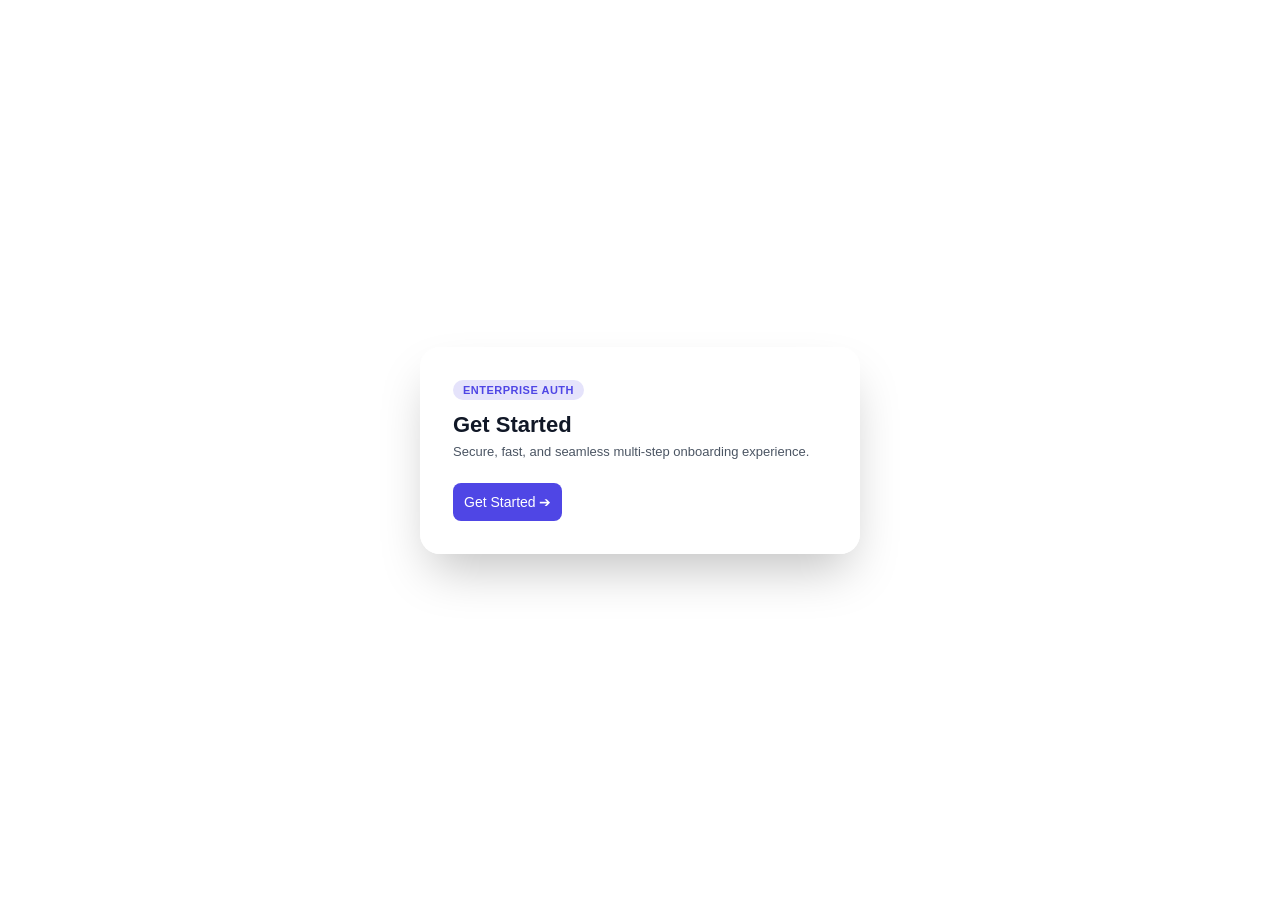
==== task/index.html @ 09dfb855 "task files added with readme file" ====
<!DOCTYPE html>
<html lang="en">
<head>
    <meta charset="UTF-8">
    <meta name="viewport" content="width=device-width, initial-scale=1.0">
    <title>Signup Wizard | Frontend Engineering Assessment</title>
    <link rel="stylesheet" href="../CSS/styles.css">
</head>
<body>

    <main class="app-viewport">
        <!-- Global Toast / Banner Notification Layer -->
        <aside id="toastBanner" class="toast-banner hidden" role="alert" aria-live="polite"></aside>

        <!-- Container Card mimicking Mobile App / Modern Web View -->
        <section class="wizard-card">
            
            <!-- STEP 0: LANDING / WELCOME -->
            <div id="screen-welcome" class="wizard-screen active">
                <div class="brand-badge">Enterprise Auth</div>
                <h1>Get Started</h1>
                <p class="subtitle">Secure, fast, and seamless multi-step onboarding experience.</p>
                <button type="button" class="btn btn-primary" onclick="WizardApp.navigateTo('screen-terms')">
                    Get Started ➔
                </button>
            </div>

            <!-- STEP 0.5: TERMS & CONDITIONS -->
            <div id="screen-terms" class="wizard-screen">
                <h2>Terms & Conditions</h2>
                <p class="subtitle">Please review our usage agreement.</p>
                
                <div class="terms-container" tabindex="0">
                    <p><strong>1. Data Protection:</strong> We encrypt and secure your data under industrial compliance protocols.</p>
                    <p><strong>2. Account Security:</strong> You are responsible for keeping your credentials confidential.</p>
                    <p><strong>3. Age & Compliance:</strong> Accurate profile data is mandatory. Users under 18 must have supervisory consent.</p>
                </div>

                <div class="checkbox-wrapper">
                    <input type="checkbox" id="termsCheckbox" onchange="WizardApp.handleTermsToggle()">
                    <label for="termsCheckbox">I agree to the Terms and Conditions</label>
                </div>

                <div class="btn-group">
                    <button type="button" class="btn btn-secondary" onclick="WizardApp.navigateTo('screen-welcome')">Back</button>
                    <button type="button" id="termsNextBtn" class="btn btn-primary" disabled onclick="WizardApp.navigateTo('screen-step1')">Continue</button>
                </div>
            </div>

            <!-- STEP 1: CREDENTIALS (EMAIL & PASSWORD) -->
            <div id="screen-step1" class="wizard-screen">
                <h2>Account Credentials</h2>
                <p class="subtitle">Step 1 of 4: Setup your login details.</p>

                <div class="form-control">
                    <label for="email">Email Address</label>
                    <input type="email" id="email" placeholder="name@company.com" autocomplete="email" oninput="WizardApp.validateStep1()">
                    <span id="emailError" class="error-msg"></span>
                </div>

                <div class="form-control">
                    <label for="password">Password</label>
                    <input type="password" id="password" placeholder="Min. 8 characters" autocomplete="new-password" oninput="WizardApp.validateStep1()">
                    <span id="passwordError" class="error-msg"></span>
                </div>

                <div class="btn-group">
                    <button type="button" class="btn btn-secondary" onclick="WizardApp.navigateTo('screen-terms')">Back</button>
                    <button type="button" id="step1NextBtn" class="btn btn-primary" disabled onclick="WizardApp.navigateTo('screen-step2')">Next</button>
                </div>
            </div>

            <!-- STEP 2: PROFILE DETAILS & AGE VALIDATION EDGE-CASE -->
            <div id="screen-step2" class="wizard-screen">
                <h2>Personal Information</h2>
                <p class="subtitle">Step 2 of 4: Tell us who you are.</p>

                <div class="form-control">
                    <label for="fullName">Full Name</label>
                    <input type="text" id="fullName" placeholder="e.g. Alex Morgan" oninput="WizardApp.validateStep2()">
                    <span id="nameError" class="error-msg"></span>
                </div>

                <div class="form-control">
                    <label for="age">Age</label>
                    <input type="number" id="age" placeholder="Enter your age" min="1" max="120" oninput="WizardApp.validateStep2()">
                    <span id="ageError" class="error-msg"></span>
                    <span id="ageWarning" class="warning-msg hidden">⚠️ Minor account detected. Parental consent advised.</span>
                </div>

                <div class="btn-group">
                    <button type="button" class="btn btn-secondary" onclick="WizardApp.navigateTo('screen-step1')">Back</button>
                    <button type="button" id="step2NextBtn" class="btn btn-primary" disabled onclick="WizardApp.navigateTo('screen-step3')">Next</button>
                </div>
            </div>

            <!-- STEP 3: PREFERENCES & DYNAMIC CROSS-FIELD DEPENDENCY -->
            <div id="screen-step3" class="wizard-screen">
                <h2>Preferences & Location</h2>
                <p class="subtitle">Step 3 of 4: Customize your profile.</p>

                <div class="form-control">
                    <label for="pronouns">Pronouns</label>
                    <select id="pronouns">
                        <option value="">Select Pronouns</option>
                        <option value="He/Him">He/Him</option>
                        <option value="She/Her">She/Her</option>
                        <option value="They/Them">They/Them</option>
                        <option value="Prefer not to say">Prefer not to say</option>
                    </select>
                </div>

                <div class="form-control">
                    <label for="stateSelect">State / Region</label>
                    <select id="stateSelect" onchange="WizardApp.handleStateChange()">
                        <option value="">Select State</option>
                        <option value="Delhi">Delhi NCR</option>
                        <option value="Maharashtra">Maharashtra</option>
                        <option value="Karnataka">Karnataka</option>
                    </select>
                </div>

                <div class="form-control">
                    <label for="citySelect">City</label>
                    <select id="citySelect" disabled>
                        <option value="">Select State First</option>
                    </select>
                </div>

                <div class="btn-group">
                    <button type="button" class="btn btn-secondary" onclick="WizardApp.navigateTo('screen-step2')">Back</button>
                    <button type="button" class="btn btn-primary" onclick="WizardApp.prepareReview()">Review</button>
                </div>
            </div>

            <!-- STEP 4: REVIEW & LOADING STATE SUBMISSION -->
            <div id="screen-step4" class="wizard-screen">
                <h2>Review Summary</h2>
                <p class="subtitle">Step 4 of 4: Confirm your details.</p>

                <div id="summaryCard" class="summary-box">
                    <!-- Dynamic state injection -->
                </div>

                <div class="btn-group">
                    <button type="button" class="btn btn-secondary" onclick="WizardApp.navigateTo('screen-step3')">Back</button>
                    <button type="button" id="submitBtn" class="btn btn-primary" onclick="WizardApp.submitForm()">
                        <span id="submitText">Complete Signup</span>
                        <span id="spinner" class="spinner hidden"></span>
                    </button>
                </div>
            </div>

            <!-- SUCCESS CONFIRMATION SCREEN -->
            <div id="screen-success" class="wizard-screen text-center">
                <div class="success-icon" aria-hidden="true">🎉</div>
                <h2>You're All Set!</h2>
                <p class="subtitle">Your profile has been registered successfully.</p>
                <button type="button" class="btn btn-primary" onclick="location.reload()">Start Over</button>
            </div>

        </section>
    </main>

    <script src="../JS/script.js"></script>
</body>
</html>
---- CSS/styles.css ----
:root {
    --primary: #4f46e5;
    --primary-hover: #4338ca;
    --primary-disabled: #a5b4fc;
    --card-bg: rgba(255, 255, 255, 0.45); /* Highly transparent glass effect */
    --text-main: #111827;
    --text-muted: #4b5563;
    --border: rgba(255, 255, 255, 0.8);
    --error: #dc2626;
    --warning: #d97706;
    --radius: 20px;
}

* {
    box-sizing: border-box;
    margin: 0;
    padding: 0;
    font-family: 'Poppins', sans-serif;
}

/* BACKGROUND WITH YOUR CUSTOM IMAGE */
body {
    background: url('https://plus.unsplash.com/premium_photo-1661265944327-0b98048a5b46?w=600&auto=format&fit=crop&q=60&ixlib=rb-4.1.0&ixid=M3wxMjA3fDB8MHxwaG90by1yZWxhdGVkfDc2fHx8ZW58MHx8fHx8') no-repeat center center fixed;
    background-size: cover;
    color: var(--text-main);
    min-height: 100vh;
    display: flex;
    justify-content: center;
    align-items: center;
    padding: 16px;
    overflow-x: hidden;
}

.app-viewport {
    width: 100%;
    max-width: 440px;
    position: relative;
}

/* POP-OUT GLASSMORPHISM CARD WITH HEAVY BLUR */
.wizard-card {
    background: var(--card-bg);
    backdrop-filter: blur(22px);
    -webkit-backdrop-filter: blur(22px);
    border: 1px solid var(--border);
    border-radius: var(--radius);
    box-shadow: 0 25px 50px -12px rgba(0, 0, 0, 0.25), 0 0 0 1px rgba(255, 255, 255, 0.3) inset;
    padding: 32px;
    position: relative;
    overflow: hidden;
}

.wizard-screen {
    display: none;
    animation: fadeIn 0.3s cubic-bezier(0.16, 1, 0.3, 1) forwards;
}

.wizard-screen.active {
    display: block;
}

@keyframes fadeIn {
    from { opacity: 0; transform: translateY(10px); }
    to { opacity: 1; transform: translateY(0); }
}

.brand-badge {
    display: inline-block;
    background: rgba(79, 70, 229, 0.15);
    color: var(--primary);
    font-size: 11px;
    font-weight: 600;
    padding: 4px 10px;
    border-radius: 20px;
    text-transform: uppercase;
    letter-spacing: 0.5px;
    margin-bottom: 12px;
}

h1, h2 {
    font-size: 22px;
    font-weight: 600;
    color: var(--text-main);
    margin-bottom: 6px;
}

.subtitle {
    font-size: 13px;
    color: var(--text-muted);
    margin-bottom: 24px;
}

.form-control {
    margin-bottom: 16px;
    text-align: left;
}

.form-control label {
    display: block;
    font-size: 12px;
    font-weight: 500;
    color: #1f2937;
    margin-bottom: 6px;
}

input[type="email"],
input[type="password"],
input[type="text"],
input[type="number"],
select {
    width: 100%;
    padding: 10px 14px;
    background: rgba(255, 255, 255, 0.75);
    border: 1px solid rgba(209, 213, 219, 0.8);
    border-radius: 8px;
    font-size: 14px;
    outline: none;
    transition: border-color 0.2s, box-shadow 0.2s, background 0.2s;
}

input:focus, select:focus {
    background: rgba(255, 255, 255, 0.95);
    border-color: var(--primary);
    box-shadow: 0 0 0 3px rgba(79, 70, 229, 0.2);
}

.error-msg {
    display: block;
    color: var(--error);
    font-size: 11px;
    margin-top: 4px;
    font-weight: 500;
}

.warning-msg {
    display: block;
    color: var(--warning);
    font-size: 11px;
    margin-top: 4px;
    font-weight: 500;
}

.warning-msg.hidden, .toast-banner.hidden, .spinner.hidden {
    display: none;
}

.terms-container {
    background: rgba(255, 255, 255, 0.5);
    border: 1px solid rgba(229, 231, 235, 0.8);
    border-radius: 8px;
    padding: 12px;
    height: 110px;
    overflow-y: auto;
    font-size: 12px;
    color: #374151;
    margin-bottom: 16px;
    text-align: left;
}

.checkbox-wrapper {
    display: flex;
    align-items: center;
    gap: 8px;
    font-size: 13px;
    color: #1f2937;
    margin-bottom: 24px;
}

.btn-group {
    display: flex;
    gap: 10px;
    margin-top: 24px;
}

.btn {
    flex: 1;
    padding: 11px;
    border-radius: 8px;
    font-size: 14px;
    font-weight: 500;
    cursor: pointer;
    border: none;
    transition: transform 0.1s, background 0.2s;
}

.btn:active {
    transform: scale(0.98);
}

.btn-primary {
    background: var(--primary);
    color: white;
}

.btn-primary:hover:not(:disabled) {
    background: var(--primary-hover);
}

.btn-primary:disabled {
    background: var(--primary-disabled);
    cursor: not-allowed;
}

.btn-secondary {
    background: rgba(243, 244, 246, 0.7);
    color: #1f2937;
    border: 1px solid rgba(209, 213, 219, 0.6);
}

.btn-secondary:hover {
    background: rgba(229, 231, 235, 0.9);
}

.summary-box {
    background: rgba(255, 255, 255, 0.5);
    border: 1px solid rgba(229, 231, 235, 0.8);
    border-radius: 8px;
    padding: 16px;
    text-align: left;
    font-size: 13px;
}

.summary-box p {
    margin-bottom: 6px;
}

.toast-banner {
    position: absolute;
    top: -45px;
    left: 0;
    right: 0;
    background: rgba(254, 226, 226, 0.9);
    color: #991b1b;
    padding: 8px;
    border-radius: 8px;
    font-size: 12px;
    text-align: center;
    font-weight: 500;
    backdrop-filter: blur(8px);
}

.spinner {
    display: inline-block;
    width: 14px;
    height: 14px;
    border: 2px solid #ffffff;
    border-top: 2px solid transparent;
    border-radius: 50%;
    animation: spin 0.6s linear infinite;
    vertical-align: middle;
    margin-left: 6px;
}

@keyframes spin {
    to { transform: rotate(360deg); }
}

.text-center { text-align: center; }
.success-icon { font-size: 42px; margin-bottom: 12px; }
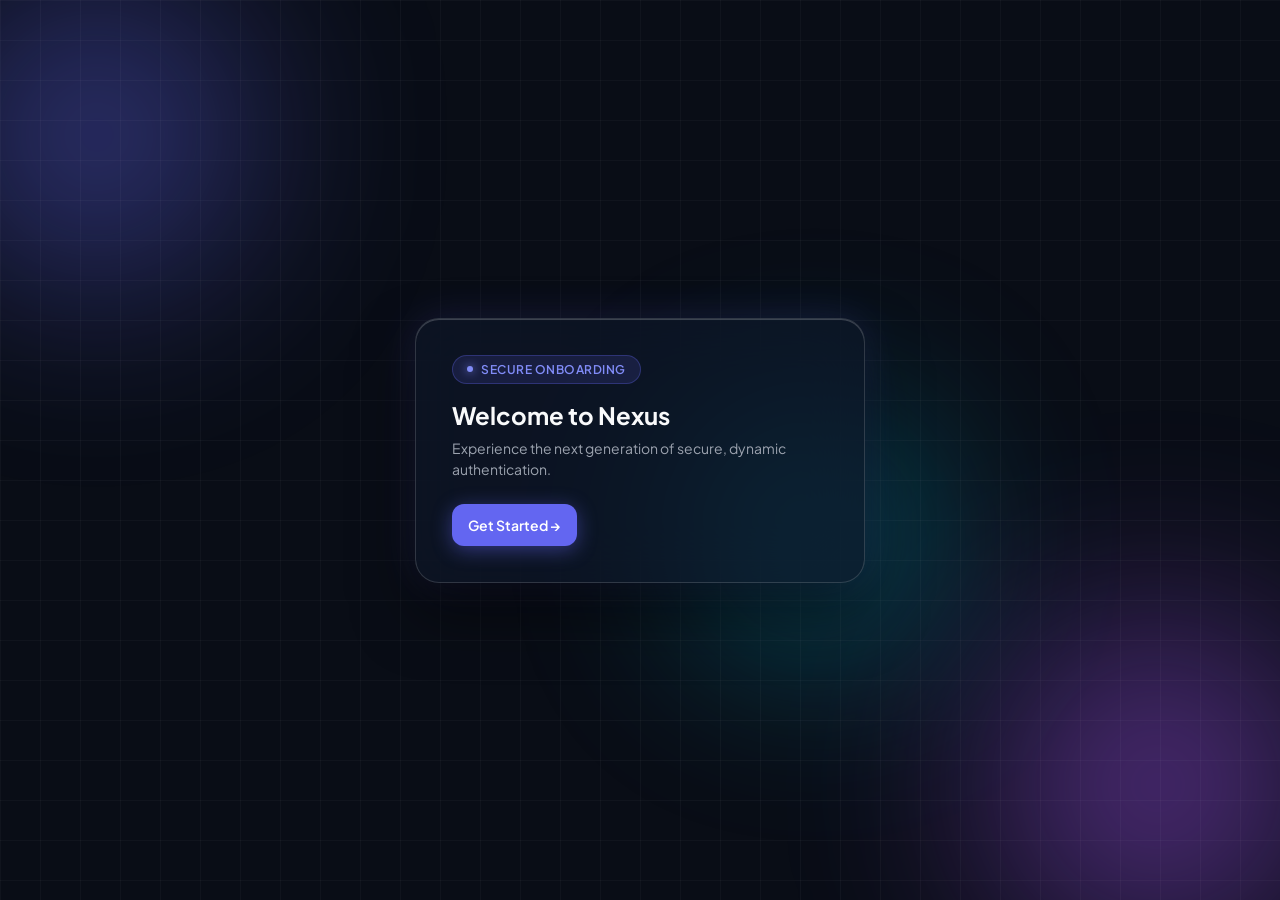
==== commit d0502c96: "files updated with new styling" ====
--- a/task/index.html
+++ b/task/index.html
@@ -3,37 +3,50 @@
 <head>
     <meta charset="UTF-8">
     <meta name="viewport" content="width=device-width, initial-scale=1.0">
-    <title>Signup Wizard | Frontend Engineering Assessment</title>
+    <title>NexusAuth | Dynamic Onboarding Experience</title>
+    <!-- Google Fonts for Modern Typography -->
+    <link href="https://fonts.googleapis.com/css2?family=Plus+Jakarta+Sans:wght@400;500;600;700&display=swap" rel="stylesheet">
     <link rel="stylesheet" href="../CSS/styles.css">
 </head>
 <body>
+
+    <!-- DYNAMIC ANIMATED BACKGROUND CANVAS / MESH LAYER -->
+    <div class="bg-gradient-mesh">
+        <div class="orb orb-1"></div>
+        <div class="orb orb-2"></div>
+        <div class="orb orb-3"></div>
+        <div class="grid-overlay"></div>
+    </div>
 
     <main class="app-viewport">
         <!-- Global Toast / Banner Notification Layer -->
         <aside id="toastBanner" class="toast-banner hidden" role="alert" aria-live="polite"></aside>
 
-        <!-- Container Card mimicking Mobile App / Modern Web View -->
+        <!-- Container Card with Enhanced Glassmorphism & Neon Glow -->
         <section class="wizard-card">
             
             <!-- STEP 0: LANDING / WELCOME -->
             <div id="screen-welcome" class="wizard-screen active">
-                <div class="brand-badge">Enterprise Auth</div>
-                <h1>Get Started</h1>
-                <p class="subtitle">Secure, fast, and seamless multi-step onboarding experience.</p>
-                <button type="button" class="btn btn-primary" onclick="WizardApp.navigateTo('screen-terms')">
-                    Get Started ➔
+                <div class="brand-badge">
+                    <span class="pulse-dot"></span> Secure Onboarding
+                </div>
+                <h1>Welcome to Nexus</h1>
+                <p class="subtitle">Experience the next generation of secure, dynamic authentication.</p>
+                <button type="button" class="btn btn-primary btn-glow" onclick="WizardApp.navigateTo('screen-terms')">
+                    Get Started <span>&rarr;</span>
                 </button>
             </div>
 
             <!-- STEP 0.5: TERMS & CONDITIONS -->
             <div id="screen-terms" class="wizard-screen">
+                <div class="step-indicator">Step 0.5 of 4</div>
                 <h2>Terms & Conditions</h2>
-                <p class="subtitle">Please review our usage agreement.</p>
+                <p class="subtitle">Please review our usage agreement to continue.</p>
                 
                 <div class="terms-container" tabindex="0">
-                    <p><strong>1. Data Protection:</strong> We encrypt and secure your data under industrial compliance protocols.</p>
-                    <p><strong>2. Account Security:</strong> You are responsible for keeping your credentials confidential.</p>
-                    <p><strong>3. Age & Compliance:</strong> Accurate profile data is mandatory. Users under 18 must have supervisory consent.</p>
+                    <p><strong>1. Data Protection:</strong> We encrypt and secure your data under strict industrial compliance protocols.</p>
+                    <p><strong>2. Account Security:</strong> You are responsible for keeping your login credentials confidential.</p>
+                    <p><strong>3. Age & Compliance:</strong> Accurate profile data is mandatory. Users under 18 require parental review.</p>
                 </div>
 
                 <div class="checkbox-wrapper">
@@ -49,8 +62,9 @@
 
             <!-- STEP 1: CREDENTIALS (EMAIL & PASSWORD) -->
             <div id="screen-step1" class="wizard-screen">
+                <div class="step-indicator">Step 1 of 4</div>
                 <h2>Account Credentials</h2>
-                <p class="subtitle">Step 1 of 4: Setup your login details.</p>
+                <p class="subtitle">Setup your secure login details.</p>
 
                 <div class="form-control">
                     <label for="email">Email Address</label>
@@ -70,10 +84,11 @@
                 </div>
             </div>
 
-            <!-- STEP 2: PROFILE DETAILS & AGE VALIDATION EDGE-CASE -->
+            <!-- STEP 2: PROFILE DETAILS & AGE VALIDATION -->
             <div id="screen-step2" class="wizard-screen">
+                <div class="step-indicator">Step 2 of 4</div>
                 <h2>Personal Information</h2>
-                <p class="subtitle">Step 2 of 4: Tell us who you are.</p>
+                <p class="subtitle">Tell us a bit about yourself.</p>
 
                 <div class="form-control">
                     <label for="fullName">Full Name</label>
@@ -85,7 +100,7 @@
                     <label for="age">Age</label>
                     <input type="number" id="age" placeholder="Enter your age" min="1" max="120" oninput="WizardApp.validateStep2()">
                     <span id="ageError" class="error-msg"></span>
-                    <span id="ageWarning" class="warning-msg hidden">⚠️ Minor account detected. Parental consent advised.</span>
+                    <span id="ageWarning" class="warning-msg hidden">⚠️ Minor account detected. Parental guidance advised.</span>
                 </div>
 
                 <div class="btn-group">
@@ -94,10 +109,11 @@
                 </div>
             </div>
 
-            <!-- STEP 3: PREFERENCES & DYNAMIC CROSS-FIELD DEPENDENCY -->
+            <!-- STEP 3: PREFERENCES & DYNAMIC DEPENDENCY -->
             <div id="screen-step3" class="wizard-screen">
+                <div class="step-indicator">Step 3 of 4</div>
                 <h2>Preferences & Location</h2>
-                <p class="subtitle">Step 3 of 4: Customize your profile.</p>
+                <p class="subtitle">Customize your regional details.</p>
 
                 <div class="form-control">
                     <label for="pronouns">Pronouns</label>
@@ -133,18 +149,19 @@
                 </div>
             </div>
 
-            <!-- STEP 4: REVIEW & LOADING STATE SUBMISSION -->
+            <!-- STEP 4: REVIEW & SUBMISSION -->
             <div id="screen-step4" class="wizard-screen">
+                <div class="step-indicator">Step 4 of 4</div>
                 <h2>Review Summary</h2>
-                <p class="subtitle">Step 4 of 4: Confirm your details.</p>
+                <p class="subtitle">Confirm your registration details.</p>
 
                 <div id="summaryCard" class="summary-box">
-                    <!-- Dynamic state injection -->
+                    <!-- Dynamic summary data inserted here -->
                 </div>
 
                 <div class="btn-group">
                     <button type="button" class="btn btn-secondary" onclick="WizardApp.navigateTo('screen-step3')">Back</button>
-                    <button type="button" id="submitBtn" class="btn btn-primary" onclick="WizardApp.submitForm()">
+                    <button type="button" id="submitBtn" class="btn btn-primary btn-glow" onclick="WizardApp.submitForm()">
                         <span id="submitText">Complete Signup</span>
                         <span id="spinner" class="spinner hidden"></span>
                     </button>
@@ -155,8 +172,8 @@
             <div id="screen-success" class="wizard-screen text-center">
                 <div class="success-icon" aria-hidden="true">🎉</div>
                 <h2>You're All Set!</h2>
-                <p class="subtitle">Your profile has been registered successfully.</p>
-                <button type="button" class="btn btn-primary" onclick="location.reload()">Start Over</button>
+                <p class="subtitle">Your account has been successfully verified and registered.</p>
+                <button type="button" class="btn btn-primary btn-glow" onclick="location.reload()">Start Over</button>
             </div>
 
         </section>
--- a/CSS/styles.css
+++ b/CSS/styles.css
@@ -1,106 +1,223 @@
 :root {
-    --primary: #4f46e5;
-    --primary-hover: #4338ca;
-    --primary-disabled: #a5b4fc;
-    --card-bg: rgba(255, 255, 255, 0.45); /* Highly transparent glass effect */
-    --text-main: #111827;
-    --text-muted: #4b5563;
-    --border: rgba(255, 255, 255, 0.8);
-    --error: #dc2626;
-    --warning: #d97706;
-    --radius: 20px;
+    --primary: #6366f1;
+    --primary-hover: #4f46e5;
+    --primary-disabled: #3730a3;
+    --card-bg: rgba(15, 23, 42, 0.65); /* High transparency glass */
+    --text-main: #f9fafb;
+    --text-muted: #9ca3af;
+    --border: rgba(255, 255, 255, 0.15);
+    --input-bg: rgba(30, 41, 59, 0.7);
+    --error: #f87171;
+    --warning: #fbbf24;
+    --radius: 24px;
 }
 
 * {
     box-sizing: border-box;
     margin: 0;
     padding: 0;
-    font-family: 'Poppins', sans-serif;
-}
-
-/* BACKGROUND WITH YOUR CUSTOM IMAGE */
+    font-family: 'Plus Jakarta Sans', sans-serif;
+}
+
 body {
-    background: url('https://plus.unsplash.com/premium_photo-1661265944327-0b98048a5b46?w=600&auto=format&fit=crop&q=60&ixlib=rb-4.1.0&ixid=M3wxMjA3fDB8MHxwaG90by1yZWxhdGVkfDc2fHx8ZW58MHx8fHx8') no-repeat center center fixed;
-    background-size: cover;
+    background-color: #090d16;
     color: var(--text-main);
     min-height: 100vh;
     display: flex;
     justify-content: center;
     align-items: center;
-    padding: 16px;
+    padding: 20px;
     overflow-x: hidden;
-}
-
+    position: relative;
+}
+
+/* ==========================================
+   DYNAMIC ANIMATED BACKGROUND MESH & ORBS
+   ========================================== */
+.bg-gradient-mesh {
+    position: fixed;
+    top: 0;
+    left: 0;
+    width: 100vw;
+    height: 100vh;
+    z-index: 0;
+    overflow: hidden;
+    pointer-events: none;
+}
+
+.orb {
+    position: absolute;
+    border-radius: 50%;
+    filter: blur(90px);
+    opacity: 0.6;
+    animation: floatOrb 18s ease-in-out infinite alternate;
+}
+
+/* Orb 1: Indigo Neon */
+.orb-1 {
+    width: 450px;
+    height: 450px;
+    background: radial-gradient(circle, #6366f1 0%, rgba(99, 102, 241, 0) 70%);
+    top: -10%;
+    left: -10%;
+    animation-duration: 16s;
+}
+
+/* Orb 2: Purple / Pink Glow */
+.orb-2 {
+    width: 500px;
+    height: 500px;
+    background: radial-gradient(circle, #a855f7 0%, rgba(168, 85, 247, 0) 70%);
+    bottom: -15%;
+    right: -10%;
+    animation-duration: 22s;
+    animation-delay: -5s;
+}
+
+/* Orb 3: Cyan Accent */
+.orb-3 {
+    width: 350px;
+    height: 350px;
+    background: radial-gradient(circle, #06b6d4 0%, rgba(6, 182, 212, 0) 70%);
+    top: 40%;
+    left: 50%;
+    animation-duration: 19s;
+    animation-delay: -10s;
+}
+
+/* Keyframes to give a dynamic, continuous flowing video-like motion */
+@keyframes floatOrb {
+    0% {
+        transform: translate(0, 0) scale(1);
+    }
+    33% {
+        transform: translate(120px, -80px) scale(1.15);
+    }
+    66% {
+        transform: translate(-90px, 100px) scale(0.9);
+    }
+    100% {
+        transform: translate(60px, 40px) scale(1.05);
+    }
+}
+
+/* Subtle Geometric Tech Grid Overlay */
+.grid-overlay {
+    position: absolute;
+    top: 0;
+    left: 0;
+    width: 100%;
+    height: 100%;
+    background-image: 
+        linear-gradient(rgba(255, 255, 255, 0.03) 1px, transparent 1px),
+        linear-gradient(90deg, rgba(255, 255, 255, 0.03) 1px, transparent 1px);
+    background-size: 40px 40px;
+}
+
+/* ==========================================
+   APP CONTAINER & GLASS CARD
+   ========================================== */
 .app-viewport {
     width: 100%;
-    max-width: 440px;
+    max-width: 450px;
     position: relative;
-}
-
-/* POP-OUT GLASSMORPHISM CARD WITH HEAVY BLUR */
+    z-index: 10;
+}
+
 .wizard-card {
     background: var(--card-bg);
-    backdrop-filter: blur(22px);
-    -webkit-backdrop-filter: blur(22px);
+    backdrop-filter: blur(28px);
+    -webkit-backdrop-filter: blur(28px);
     border: 1px solid var(--border);
     border-radius: var(--radius);
-    box-shadow: 0 25px 50px -12px rgba(0, 0, 0, 0.25), 0 0 0 1px rgba(255, 255, 255, 0.3) inset;
-    padding: 32px;
+    box-shadow: 
+        0 30px 60px rgba(0, 0, 0, 0.5), 
+        0 0 40px rgba(99, 102, 241, 0.18),
+        inset 0 1px 0 rgba(255, 255, 255, 0.2);
+    padding: 36px;
     position: relative;
     overflow: hidden;
 }
 
+.step-indicator {
+    font-size: 11px;
+    font-weight: 700;
+    text-transform: uppercase;
+    letter-spacing: 1px;
+    color: #818cf8;
+    margin-bottom: 8px;
+}
+
 .wizard-screen {
     display: none;
-    animation: fadeIn 0.3s cubic-bezier(0.16, 1, 0.3, 1) forwards;
+    animation: fadeInUp 0.4s cubic-bezier(0.16, 1, 0.3, 1) forwards;
 }
 
 .wizard-screen.active {
     display: block;
 }
 
-@keyframes fadeIn {
-    from { opacity: 0; transform: translateY(10px); }
+@keyframes fadeInUp {
+    from { opacity: 0; transform: translateY(18px); }
     to { opacity: 1; transform: translateY(0); }
 }
 
 .brand-badge {
-    display: inline-block;
-    background: rgba(79, 70, 229, 0.15);
-    color: var(--primary);
-    font-size: 11px;
+    display: inline-flex;
+    align-items: center;
+    gap: 8px;
+    background: rgba(99, 102, 241, 0.15);
+    color: #818cf8;
+    font-size: 12px;
     font-weight: 600;
-    padding: 4px 10px;
-    border-radius: 20px;
+    padding: 6px 14px;
+    border-radius: 30px;
     text-transform: uppercase;
     letter-spacing: 0.5px;
-    margin-bottom: 12px;
+    margin-bottom: 16px;
+    border: 1px solid rgba(99, 102, 241, 0.3);
+}
+
+.pulse-dot {
+    width: 6px;
+    height: 6px;
+    background-color: #818cf8;
+    border-radius: 50%;
+    box-shadow: 0 0 10px #818cf8;
+    animation: pulse 2s infinite;
+}
+
+@keyframes pulse {
+    0% { transform: scale(0.9); opacity: 0.8; }
+    50% { transform: scale(1.3); opacity: 1; }
+    100% { transform: scale(0.9); opacity: 0.8; }
 }
 
 h1, h2 {
-    font-size: 22px;
-    font-weight: 600;
+    font-size: 24px;
+    font-weight: 700;
     color: var(--text-main);
-    margin-bottom: 6px;
+    margin-bottom: 8px;
 }
 
 .subtitle {
-    font-size: 13px;
+    font-size: 14px;
     color: var(--text-muted);
     margin-bottom: 24px;
+    line-height: 1.5;
 }
 
 .form-control {
-    margin-bottom: 16px;
+    margin-bottom: 18px;
     text-align: left;
 }
 
 .form-control label {
     display: block;
-    font-size: 12px;
+    font-size: 13px;
     font-weight: 500;
-    color: #1f2937;
-    margin-bottom: 6px;
+    color: #e2e8f0;
+    margin-bottom: 8px;
 }
 
 input[type="email"],
@@ -109,82 +226,91 @@
 input[type="number"],
 select {
     width: 100%;
-    padding: 10px 14px;
-    background: rgba(255, 255, 255, 0.75);
-    border: 1px solid rgba(209, 213, 219, 0.8);
-    border-radius: 8px;
+    padding: 12px 16px;
+    background: var(--input-bg);
+    border: 1px solid var(--border);
+    border-radius: 12px;
     font-size: 14px;
+    color: #fff;
     outline: none;
-    transition: border-color 0.2s, box-shadow 0.2s, background 0.2s;
+    transition: all 0.25s ease;
 }
 
 input:focus, select:focus {
-    background: rgba(255, 255, 255, 0.95);
+    background: rgba(30, 41, 59, 0.95);
     border-color: var(--primary);
-    box-shadow: 0 0 0 3px rgba(79, 70, 229, 0.2);
-}
-
-.error-msg {
+    box-shadow: 0 0 0 4px rgba(99, 102, 241, 0.25);
+}
+
+select option {
+    background: #1e293b;
+    color: #fff;
+}
+
+.error-msg, .warning-msg {
     display: block;
-    color: var(--error);
-    font-size: 11px;
-    margin-top: 4px;
+    font-size: 12px;
+    margin-top: 6px;
     font-weight: 500;
 }
 
-.warning-msg {
-    display: block;
-    color: var(--warning);
-    font-size: 11px;
-    margin-top: 4px;
-    font-weight: 500;
-}
+.error-msg { color: var(--error); }
+.warning-msg { color: var(--warning); }
 
 .warning-msg.hidden, .toast-banner.hidden, .spinner.hidden {
     display: none;
 }
 
 .terms-container {
-    background: rgba(255, 255, 255, 0.5);
-    border: 1px solid rgba(229, 231, 235, 0.8);
-    border-radius: 8px;
-    padding: 12px;
-    height: 110px;
+    background: rgba(15, 23, 42, 0.6);
+    border: 1px solid var(--border);
+    border-radius: 12px;
+    padding: 14px;
+    height: 120px;
     overflow-y: auto;
-    font-size: 12px;
-    color: #374151;
+    font-size: 13px;
+    color: var(--text-muted);
     margin-bottom: 16px;
     text-align: left;
+    line-height: 1.5;
 }
 
 .checkbox-wrapper {
     display: flex;
     align-items: center;
-    gap: 8px;
+    gap: 10px;
     font-size: 13px;
-    color: #1f2937;
+    color: #e2e8f0;
     margin-bottom: 24px;
+    cursor: pointer;
+}
+
+input[type="checkbox"] {
+    accent-color: var(--primary);
+    width: 16px;
+    height: 16px;
+    cursor: pointer;
 }
 
 .btn-group {
     display: flex;
-    gap: 10px;
-    margin-top: 24px;
+    gap: 12px;
+    margin-top: 28px;
 }
 
 .btn {
     flex: 1;
-    padding: 11px;
-    border-radius: 8px;
+    padding: 12px 16px;
+    border-radius: 12px;
     font-size: 14px;
-    font-weight: 500;
+    font-weight: 600;
     cursor: pointer;
     border: none;
-    transition: transform 0.1s, background 0.2s;
+    transition: transform 0.15s ease, background 0.2s ease, box-shadow 0.2s ease;
 }
 
 .btn:active {
-    transform: scale(0.98);
+    transform: scale(0.97);
 }
 
 .btn-primary {
@@ -192,51 +318,58 @@
     color: white;
 }
 
-.btn-primary:hover:not(:disabled) {
+.btn-glow {
+    box-shadow: 0 4px 20px rgba(99, 102, 241, 0.45);
+}
+
+.btn-glow:hover:not(:disabled) {
     background: var(--primary-hover);
+    box-shadow: 0 6px 28px rgba(99, 102, 241, 0.7);
 }
 
 .btn-primary:disabled {
     background: var(--primary-disabled);
+    opacity: 0.6;
+    box-shadow: none;
     cursor: not-allowed;
 }
 
 .btn-secondary {
-    background: rgba(243, 244, 246, 0.7);
-    color: #1f2937;
-    border: 1px solid rgba(209, 213, 219, 0.6);
+    background: rgba(255, 255, 255, 0.06);
+    color: #e2e8f0;
+    border: 1px solid var(--border);
 }
 
 .btn-secondary:hover {
-    background: rgba(229, 231, 235, 0.9);
+    background: rgba(255, 255, 255, 0.12);
+    color: #fff;
 }
 
 .summary-box {
-    background: rgba(255, 255, 255, 0.5);
-    border: 1px solid rgba(229, 231, 235, 0.8);
-    border-radius: 8px;
-    padding: 16px;
+    background: rgba(15, 23, 42, 0.6);
+    border: 1px solid var(--border);
+    border-radius: 12px;
+    padding: 18px;
     text-align: left;
     font-size: 13px;
-}
-
-.summary-box p {
-    margin-bottom: 6px;
+    color: #e2e8f0;
+    line-height: 1.7;
 }
 
 .toast-banner {
     position: absolute;
-    top: -45px;
+    top: -55px;
     left: 0;
     right: 0;
-    background: rgba(254, 226, 226, 0.9);
-    color: #991b1b;
-    padding: 8px;
-    border-radius: 8px;
+    background: rgba(239, 68, 68, 0.9);
+    color: #fff;
+    padding: 10px;
+    border-radius: 10px;
     font-size: 12px;
     text-align: center;
     font-weight: 500;
     backdrop-filter: blur(8px);
+    border: 1px solid rgba(255, 255, 255, 0.2);
 }
 
 .spinner {
@@ -256,4 +389,4 @@
 }
 
 .text-center { text-align: center; }
-.success-icon { font-size: 42px; margin-bottom: 12px; }+.success-icon { font-size: 48px; margin-bottom: 14px; }
